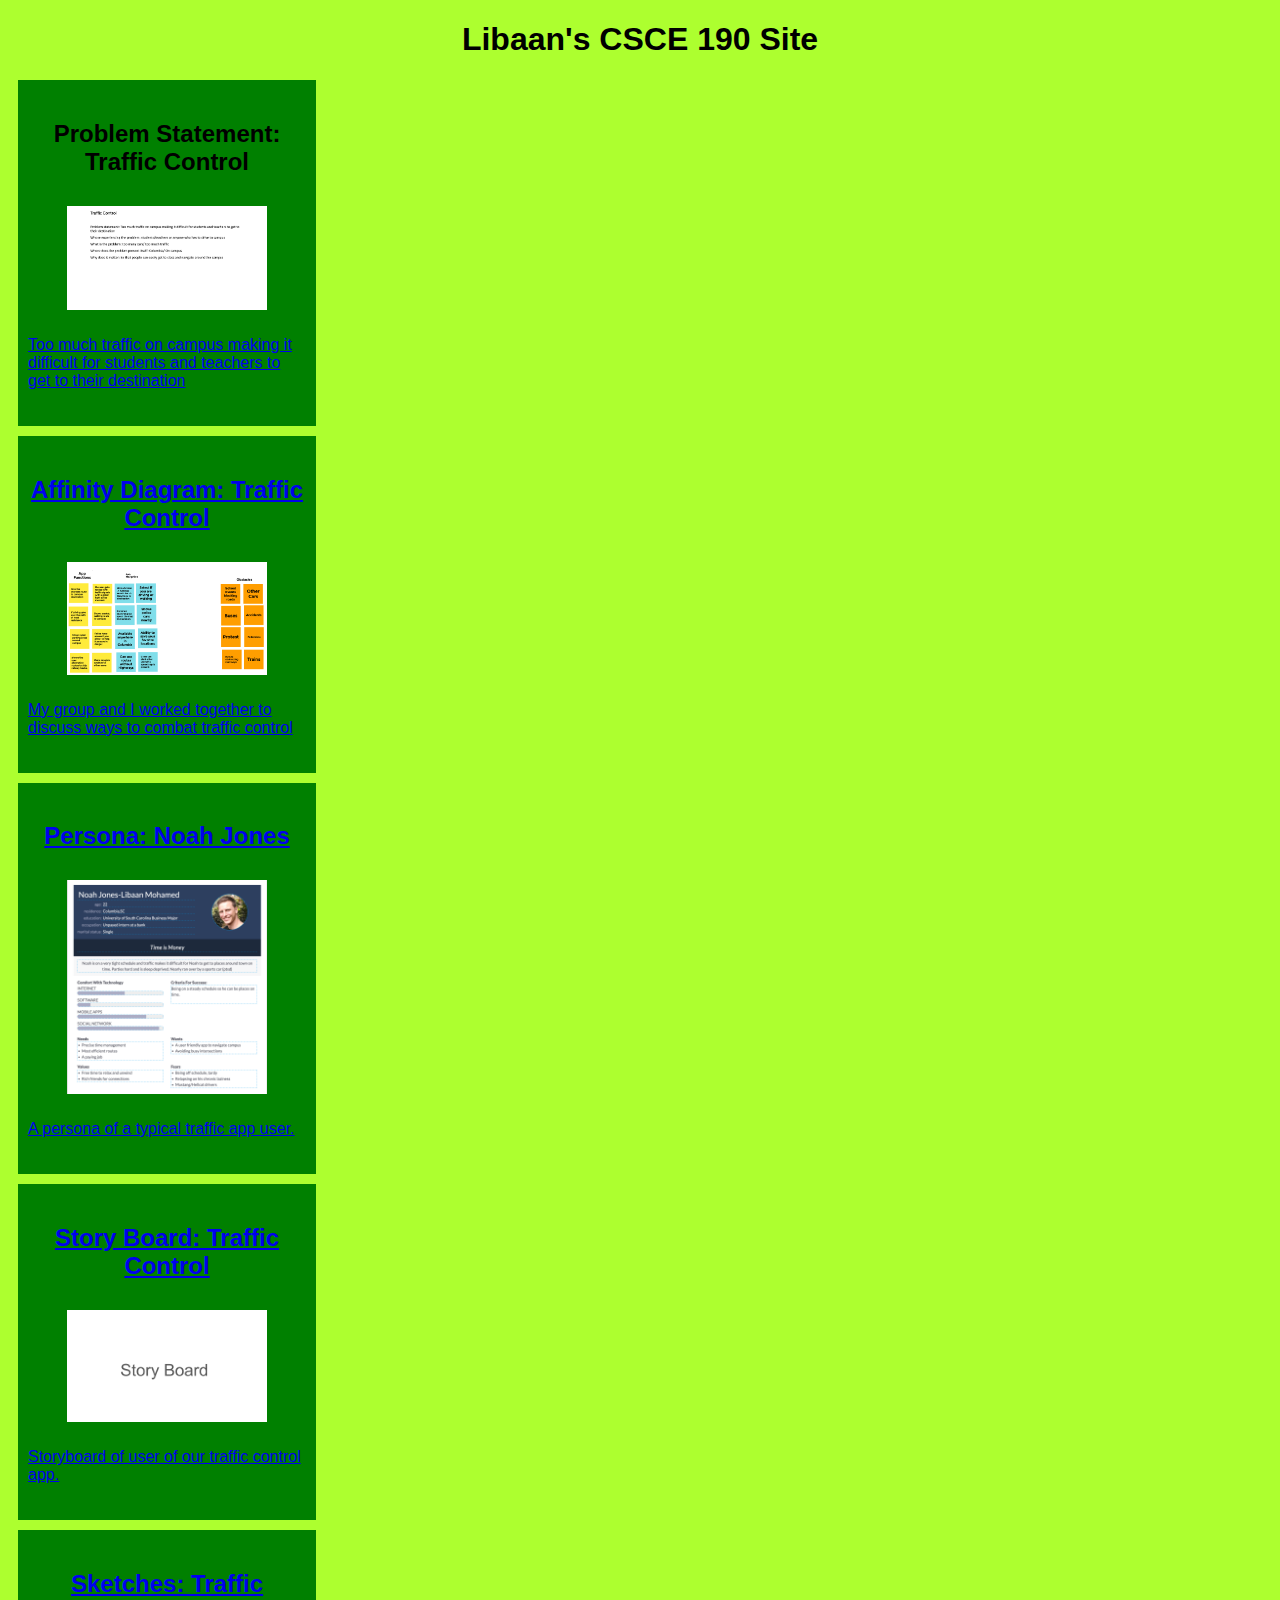
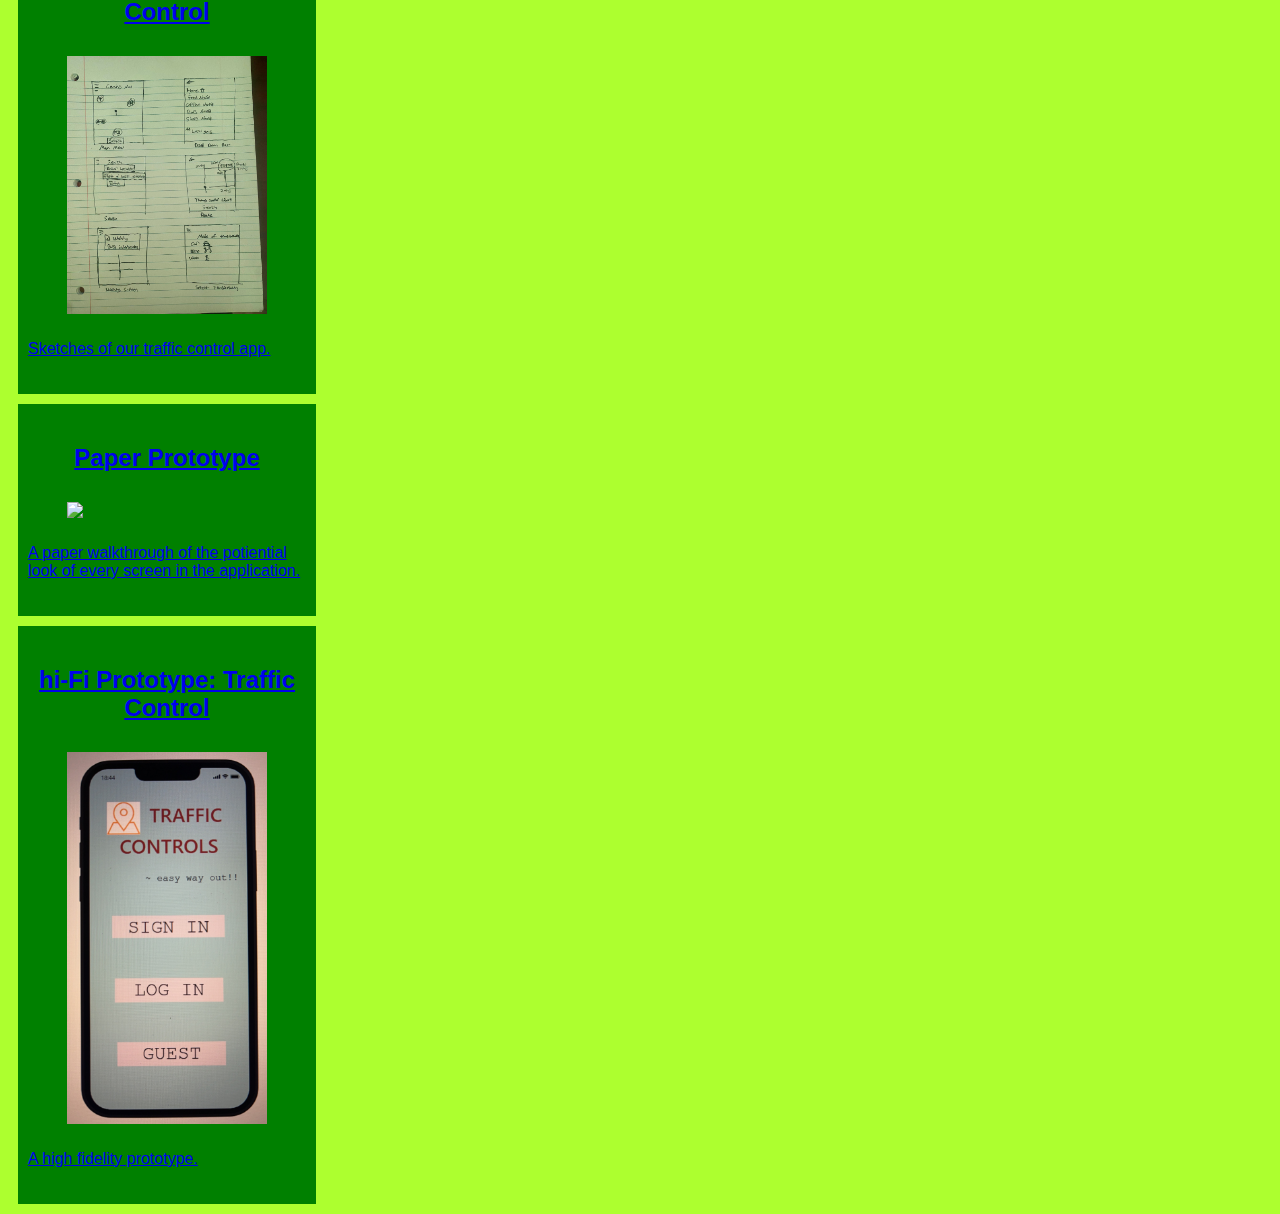
==== index.html @ 3645b078 "Add files via upload" ====
<!DOCTYPE html>
<html> 
<head> 
    <title> CSCE 190 Libaan</title>
</head>
<body>
    <h1>Libaan's CSCE 190 Site</h1>
    <link rel="stylesheet" href="styles.css">  
    <div class="assignments">
        <section class= "assignment">
        <h2>Problem Statement: Traffic Control </h2>
            <a href="Files/CSCE190ProblemStatement.pdf"><img src="Images/CSCE190ProblemStatement.png">
            <p> 
                Too much traffic on campus making it difficult for students and teachers to get to
    their destination
            </p> 
        </section>
        <section class= "assignment">
            <a href="Files/AffinityDiagram.pdf"> 
                <h2>Affinity Diagram: Traffic Control </h2>
            <a href="Files/AffinityDiagram.pdf"><img src="Images/AffinityDiagram.png">
            <p> 
                My group and I worked together to discuss ways to combat traffic control
            </p> 
        </section>
        <section class= "assignment">
            <a href="Files/persona.pdf"> 
                <h2>Persona: Noah Jones </h2>
            <a href="Files/persona.pdf"><img src="Images/persona.png">
            <p> 
                A persona of a typical traffic app user.
            </p> 
        </section>
        <section class= "assignment">
            <a href="Files/storyboard.pdf"> 
                <h2>Story Board: Traffic Control </h2>
            <a href="Files/storyboard.pdf"><img src="Images/storyboard.png">
            <p> 
                Storyboard of user of our traffic control app.
            </p> 
        </section>
        <section class= "assignment">
            <a href="Files/sketches.pdf"> 
                <h2>Sketches: Traffic Control </h2>
            <a href="Files/sketches.pdf"><img src="Images/sketches.jpg">
            <p> 
                Sketches of our traffic control app.
            </p> 
        </section>
        <section class= "assignment">
            <a href="https://youtu.be/oGvokFF52V0"> 
                <h2>Paper Prototype </h2>
            <a href="https://youtu.be/oGvokFF52V0"><img src="Images/paper-prototype.png">
            <p> 
                A paper walkthrough of the potiential look of every screen in the application.
            </p> 
        </section>
        <section class= "assignment">
            <a href="Files/TrafficControlHiFi/src/index.html"> 
                <h2>hi-Fi Prototype: Traffic Control </h2>
            <a href="Files/TrafficControlHiFi/src/index.html"><img src="Images/hifi.JPG">
            <p> 
                A high fidelity prototype.
            </p> 
        </section>
    </div>
<body>
</html>
---- styles.css ----
body {
    background:greenyellow;
    font-family: Arial, Helvetica, sans-serif;
}
.assingments{
    display: flex;
    flex-wrap: wrap;
}
.assignment{
    width: 22%;
    padding: 10px;
    margin: 10px;
    padding: 20px 10px;
    background: green;
}
.assignment img{
    width: 200px;
    padding: 10px;
    margin: 10px;
    display: block;
    margin: auto;
}
.assignment href{
    width: 200px;
    padding: 10px;
    margin: 10px;
}
h1{
    color:black;
    text-align:center;
}
h2{
    text-align: center;
}
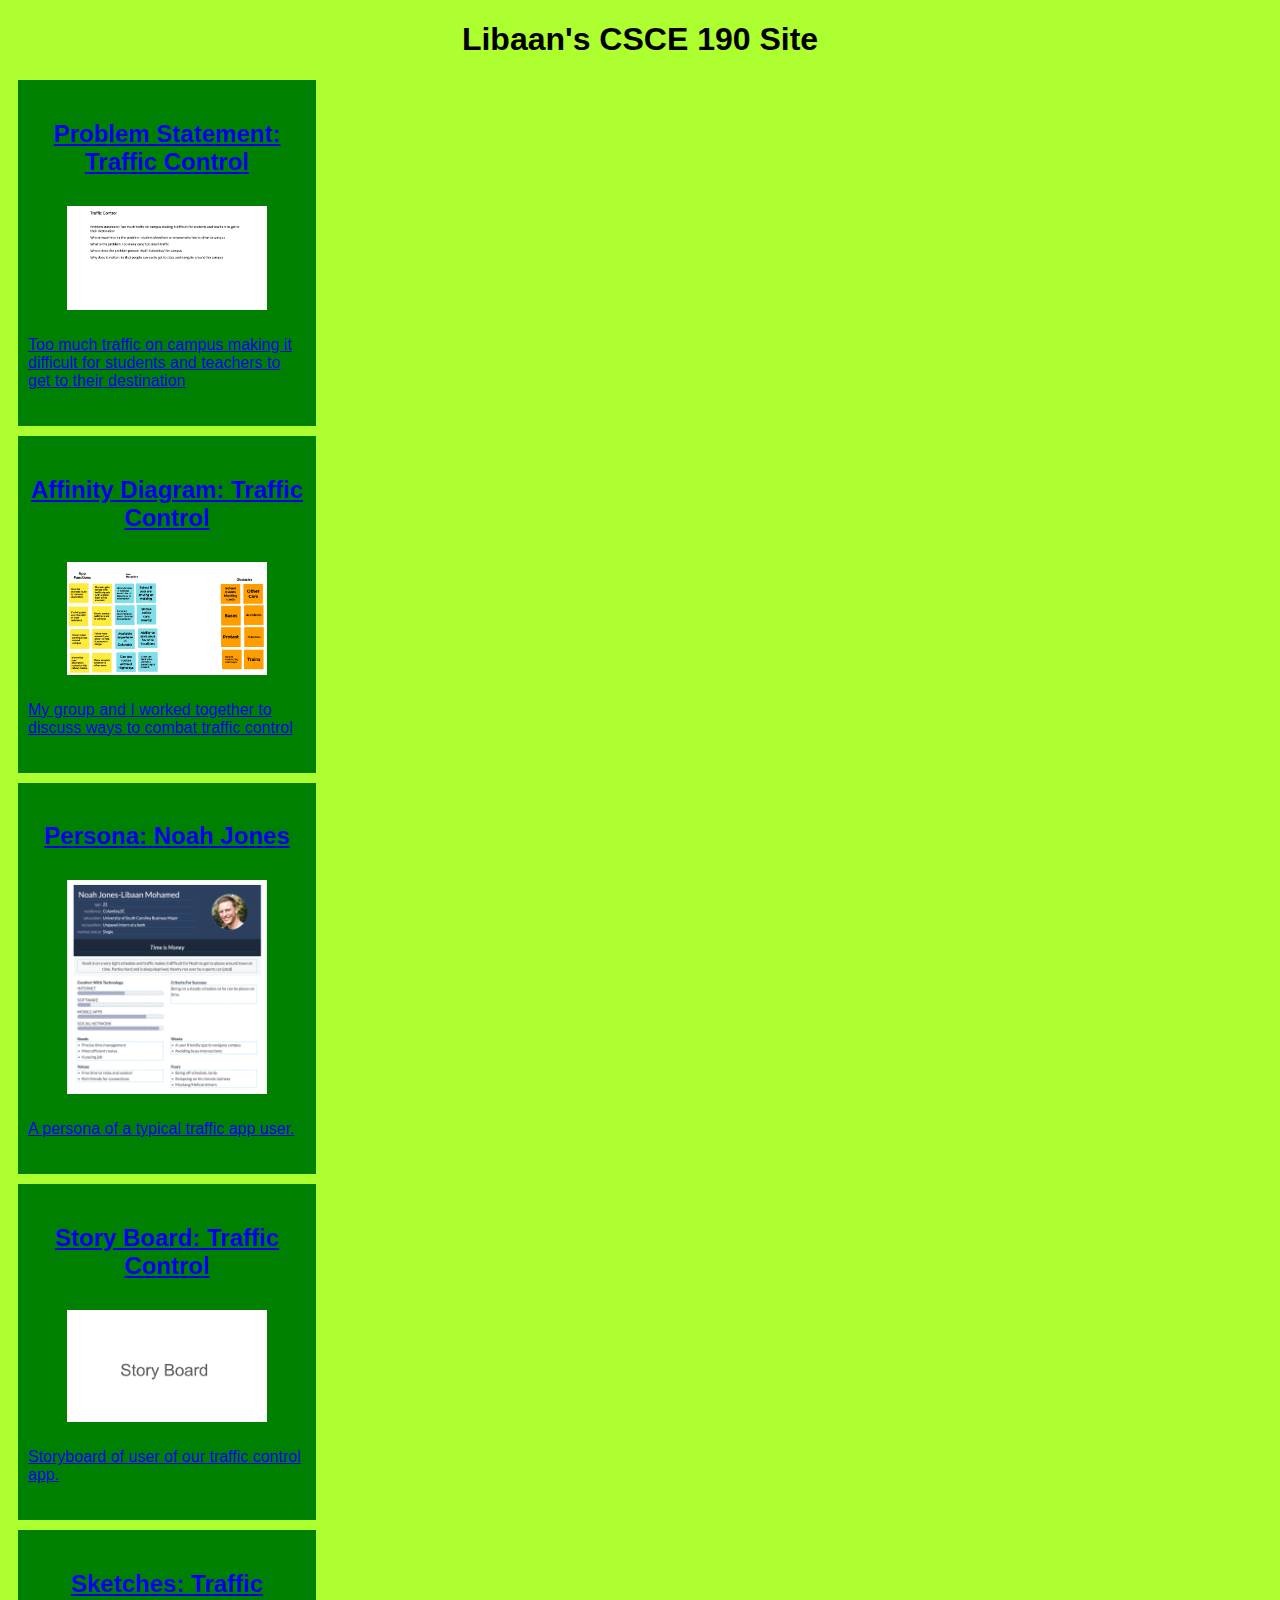
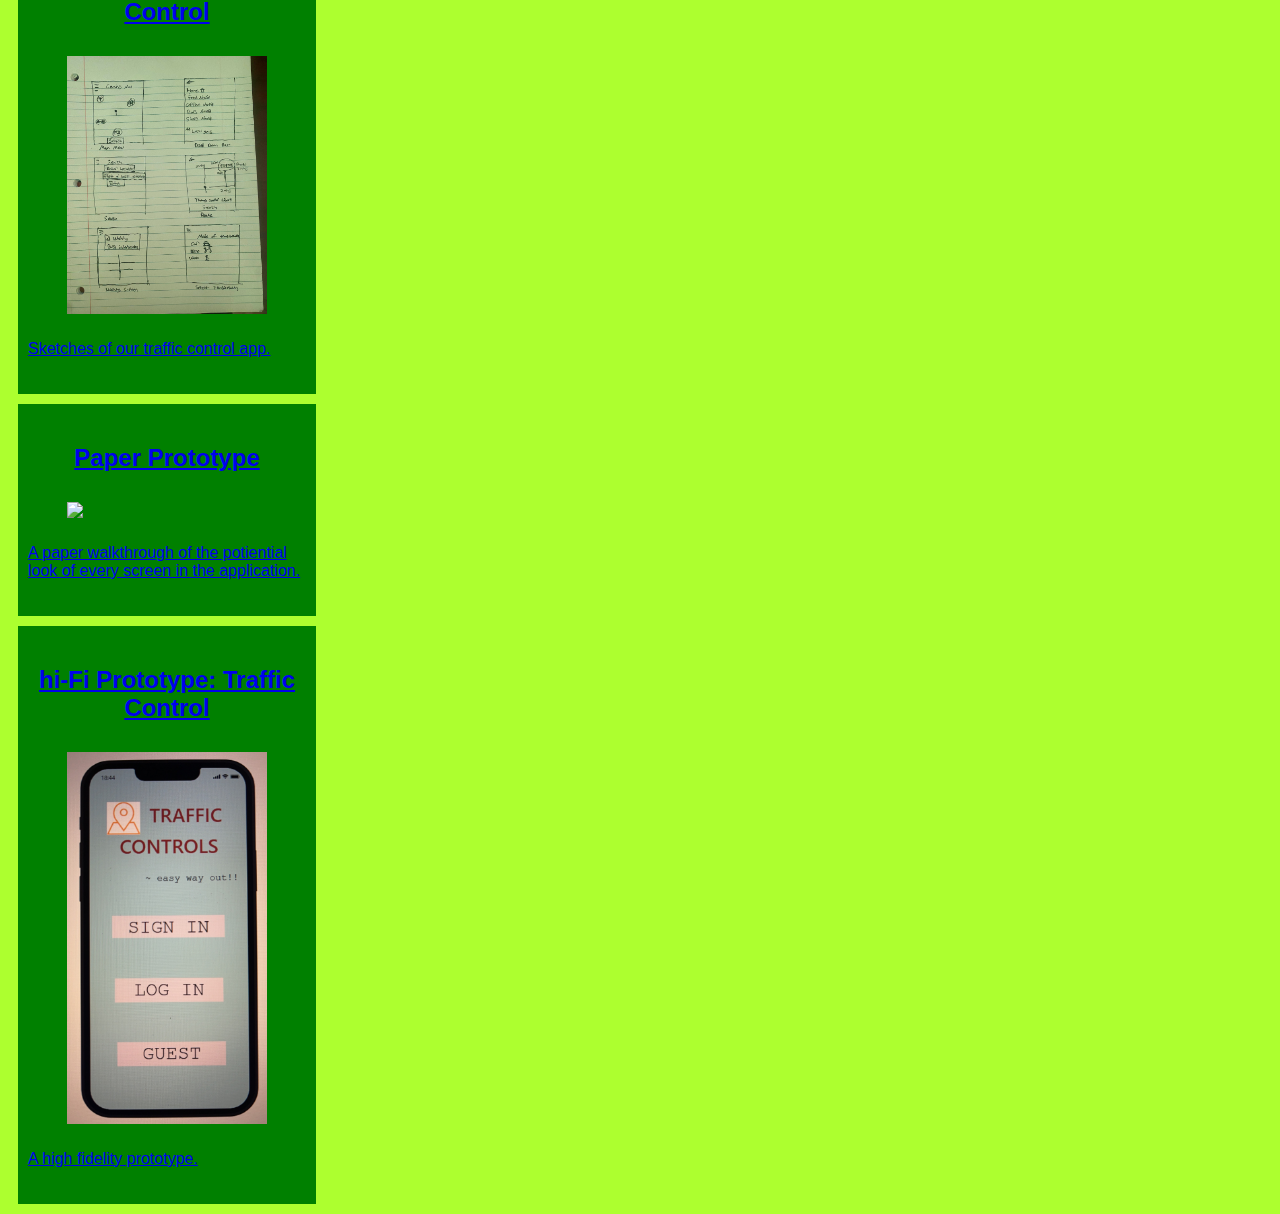
==== commit 86adbb45: "Add files via upload" ====
--- a/index.html
+++ b/index.html
@@ -8,6 +8,7 @@
     <link rel="stylesheet" href="styles.css">  
     <div class="assignments">
         <section class= "assignment">
+            <a href="Files/CSCE190ProblemStatement.pdf"> 
         <h2>Problem Statement: Traffic Control </h2>
             <a href="Files/CSCE190ProblemStatement.pdf"><img src="Images/CSCE190ProblemStatement.png">
             <p> 
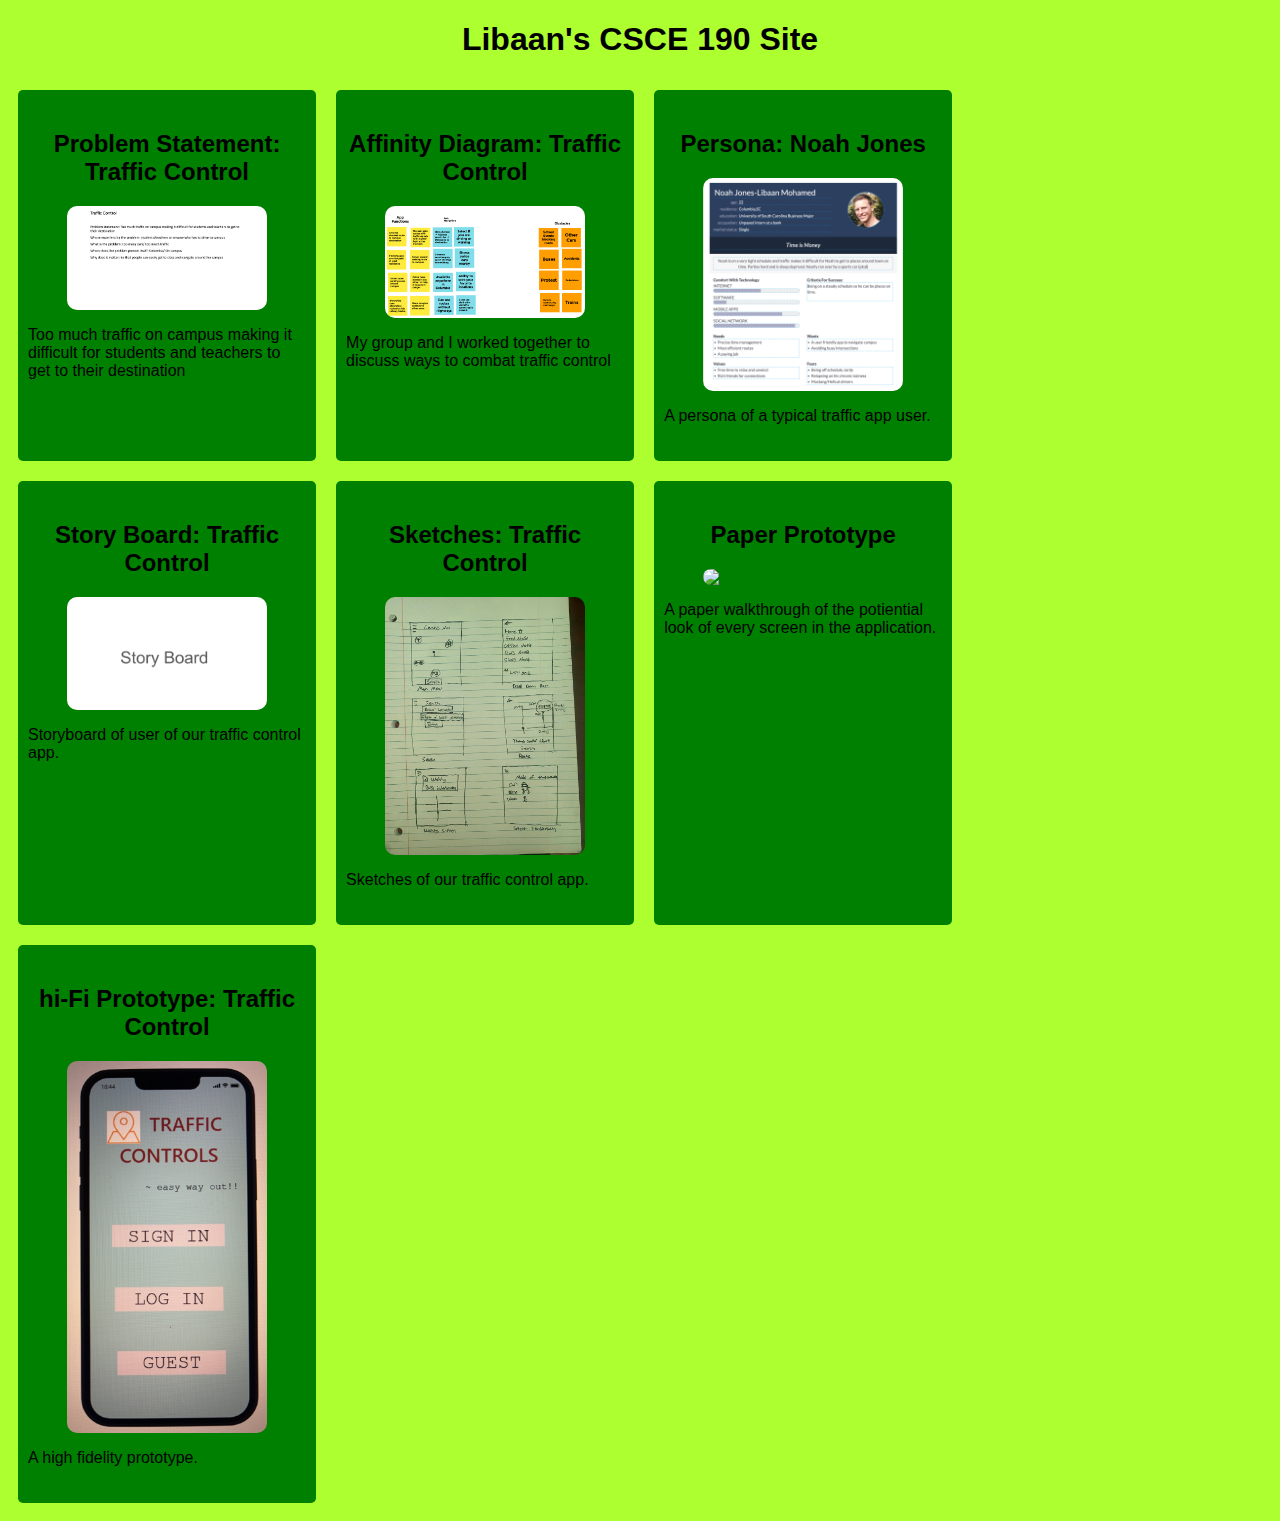
==== commit 1afc1ec8: "Add files via upload" ====
--- a/index.html
+++ b/index.html
@@ -10,7 +10,9 @@
         <section class= "assignment">
             <a href="Files/CSCE190ProblemStatement.pdf"> 
         <h2>Problem Statement: Traffic Control </h2>
-            <a href="Files/CSCE190ProblemStatement.pdf"><img src="Images/CSCE190ProblemStatement.png">
+            <a href="Files/CSCE190ProblemStatement.pdf">
+            <img src="Images/CSCE190ProblemStatement.png">
+            </a>
             <p> 
                 Too much traffic on campus making it difficult for students and teachers to get to
     their destination
@@ -19,7 +21,9 @@
         <section class= "assignment">
             <a href="Files/AffinityDiagram.pdf"> 
                 <h2>Affinity Diagram: Traffic Control </h2>
-            <a href="Files/AffinityDiagram.pdf"><img src="Images/AffinityDiagram.png">
+            <a href="Files/AffinityDiagram.pdf">
+            <img src="Images/AffinityDiagram.png">
+        </a>
             <p> 
                 My group and I worked together to discuss ways to combat traffic control
             </p> 
@@ -27,7 +31,9 @@
         <section class= "assignment">
             <a href="Files/persona.pdf"> 
                 <h2>Persona: Noah Jones </h2>
-            <a href="Files/persona.pdf"><img src="Images/persona.png">
+            <a href="Files/persona.pdf">
+            <img src="Images/persona.png">
+        </a>
             <p> 
                 A persona of a typical traffic app user.
             </p> 
@@ -35,7 +41,9 @@
         <section class= "assignment">
             <a href="Files/storyboard.pdf"> 
                 <h2>Story Board: Traffic Control </h2>
-            <a href="Files/storyboard.pdf"><img src="Images/storyboard.png">
+            <a href="Files/storyboard.pdf">
+            <img src="Images/storyboard.png">
+        </a>
             <p> 
                 Storyboard of user of our traffic control app.
             </p> 
@@ -43,7 +51,9 @@
         <section class= "assignment">
             <a href="Files/sketches.pdf"> 
                 <h2>Sketches: Traffic Control </h2>
-            <a href="Files/sketches.pdf"><img src="Images/sketches.jpg">
+            <a href="Files/sketches.pdf">
+            <img src="Images/sketches.jpg">
+        </a>
             <p> 
                 Sketches of our traffic control app.
             </p> 
@@ -51,7 +61,9 @@
         <section class= "assignment">
             <a href="https://youtu.be/oGvokFF52V0"> 
                 <h2>Paper Prototype </h2>
-            <a href="https://youtu.be/oGvokFF52V0"><img src="Images/paper-prototype.png">
+            <a href="https://youtu.be/oGvokFF52V0">
+            <img src="Images/paper-prototype.png">
+        </a>
             <p> 
                 A paper walkthrough of the potiential look of every screen in the application.
             </p> 
@@ -59,7 +71,9 @@
         <section class= "assignment">
             <a href="Files/TrafficControlHiFi/src/index.html"> 
                 <h2>hi-Fi Prototype: Traffic Control </h2>
-            <a href="Files/TrafficControlHiFi/src/index.html"><img src="Images/hifi.JPG">
+            <a href="Files/TrafficControlHiFi/src/index.html">
+            <img src="Images/hifi.JPG">
+        </a>
             <p> 
                 A high fidelity prototype.
             </p> 
--- a/styles.css
+++ b/styles.css
@@ -2,7 +2,7 @@
     background:greenyellow;
     font-family: Arial, Helvetica, sans-serif;
 }
-.assingments{
+.assignments{
     display: flex;
     flex-wrap: wrap;
 }
@@ -12,13 +12,18 @@
     margin: 10px;
     padding: 20px 10px;
     background: green;
+    border-radius: 5px;
 }
 .assignment img{
     width: 200px;
-    padding: 10px;
     margin: 10px;
+    border: 4px lightgray;
+    border-radius: 10px;
     display: block;
     margin: auto;
+}
+.assignment img:hover{
+border: 4px darkred
 }
 .assignment href{
     width: 200px;
@@ -29,6 +34,16 @@
     color:black;
     text-align:center;
 }
+h1:hover{
+    color:cyan
+}
 h2{
     text-align: center;
+}
+a{
+    text-decoration: none;
+    color: black;
+}
+a:hover{
+    color: cyan;
 }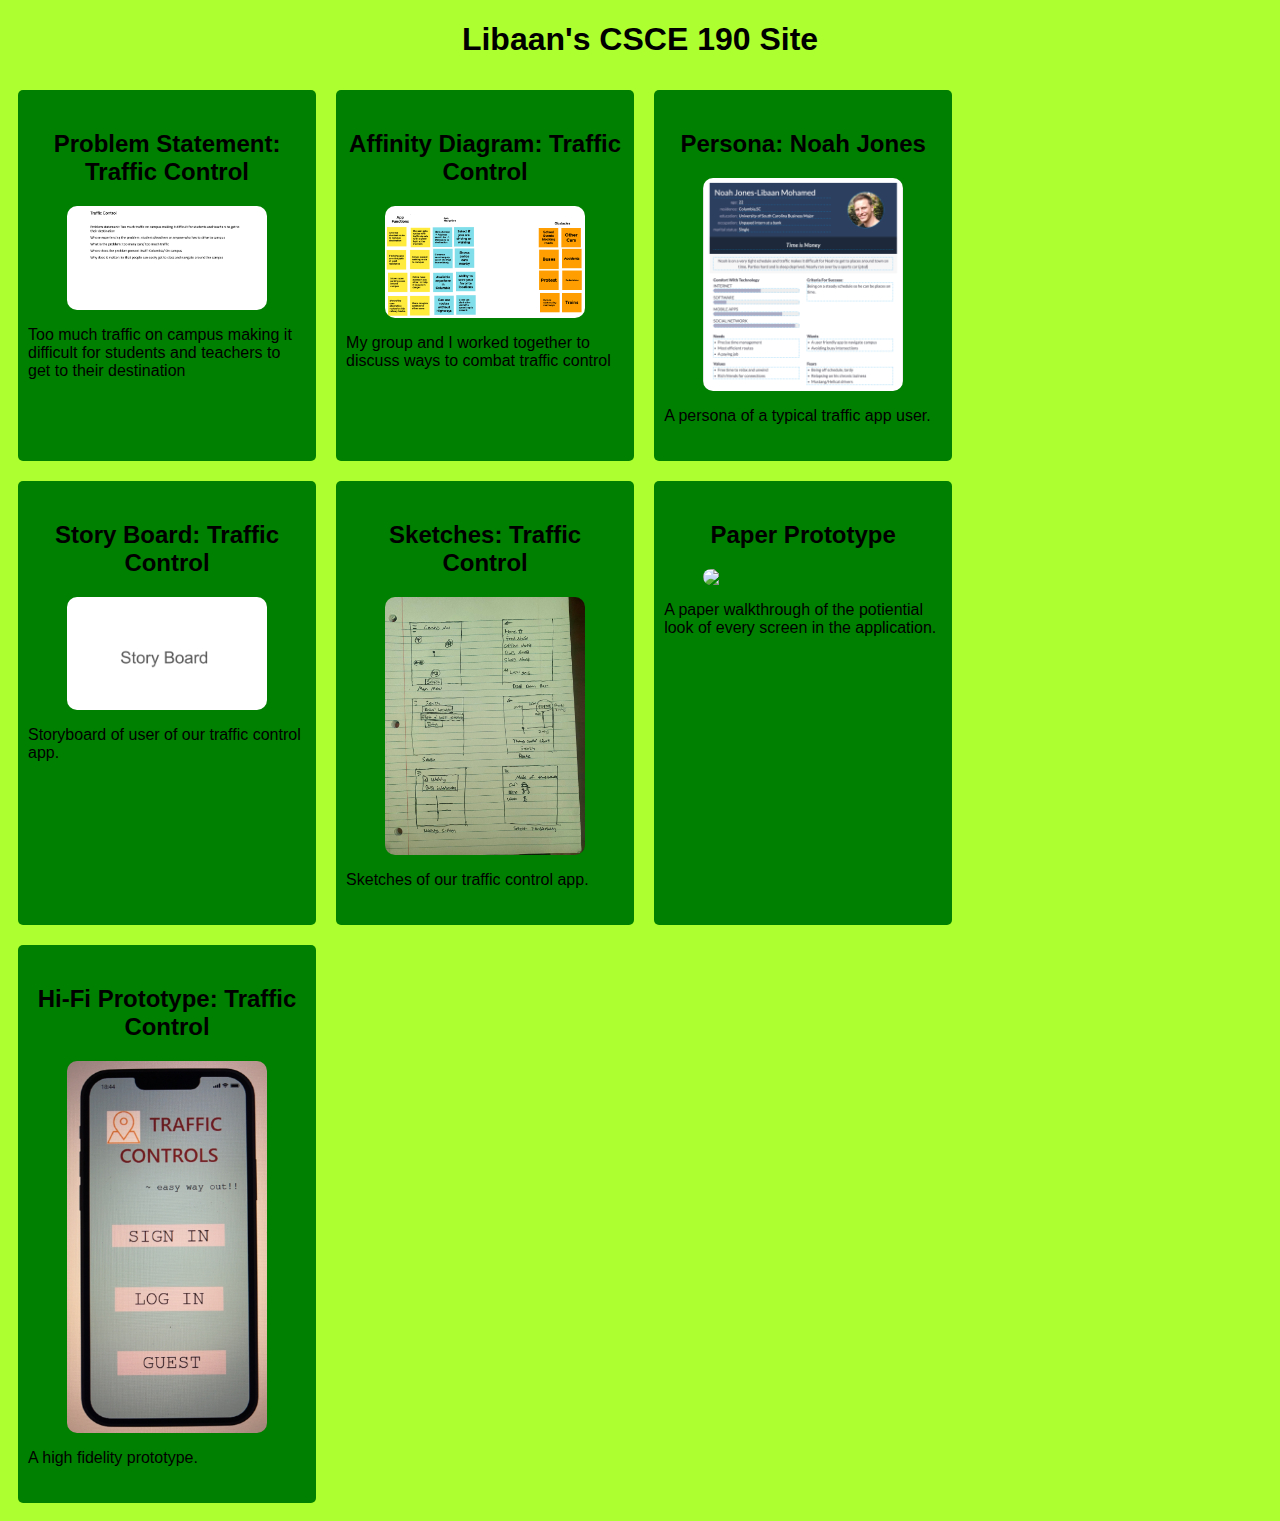
==== commit 937d88af: "Add files via upload" ====
--- a/index.html
+++ b/index.html
@@ -10,6 +10,7 @@
         <section class= "assignment">
             <a href="Files/CSCE190ProblemStatement.pdf"> 
         <h2>Problem Statement: Traffic Control </h2>
+    </a>
             <a href="Files/CSCE190ProblemStatement.pdf">
             <img src="Images/CSCE190ProblemStatement.png">
             </a>
@@ -21,6 +22,7 @@
         <section class= "assignment">
             <a href="Files/AffinityDiagram.pdf"> 
                 <h2>Affinity Diagram: Traffic Control </h2>
+            </a>
             <a href="Files/AffinityDiagram.pdf">
             <img src="Images/AffinityDiagram.png">
         </a>
@@ -31,6 +33,7 @@
         <section class= "assignment">
             <a href="Files/persona.pdf"> 
                 <h2>Persona: Noah Jones </h2>
+            </a>
             <a href="Files/persona.pdf">
             <img src="Images/persona.png">
         </a>
@@ -51,6 +54,7 @@
         <section class= "assignment">
             <a href="Files/sketches.pdf"> 
                 <h2>Sketches: Traffic Control </h2>
+            </a>
             <a href="Files/sketches.pdf">
             <img src="Images/sketches.jpg">
         </a>
@@ -61,6 +65,7 @@
         <section class= "assignment">
             <a href="https://youtu.be/oGvokFF52V0"> 
                 <h2>Paper Prototype </h2>
+            </a>
             <a href="https://youtu.be/oGvokFF52V0">
             <img src="Images/paper-prototype.png">
         </a>
@@ -70,7 +75,8 @@
         </section>
         <section class= "assignment">
             <a href="Files/TrafficControlHiFi/src/index.html"> 
-                <h2>hi-Fi Prototype: Traffic Control </h2>
+                <h2>Hi-Fi Prototype: Traffic Control </h2>
+            </a>
             <a href="Files/TrafficControlHiFi/src/index.html">
             <img src="Images/hifi.JPG">
         </a>
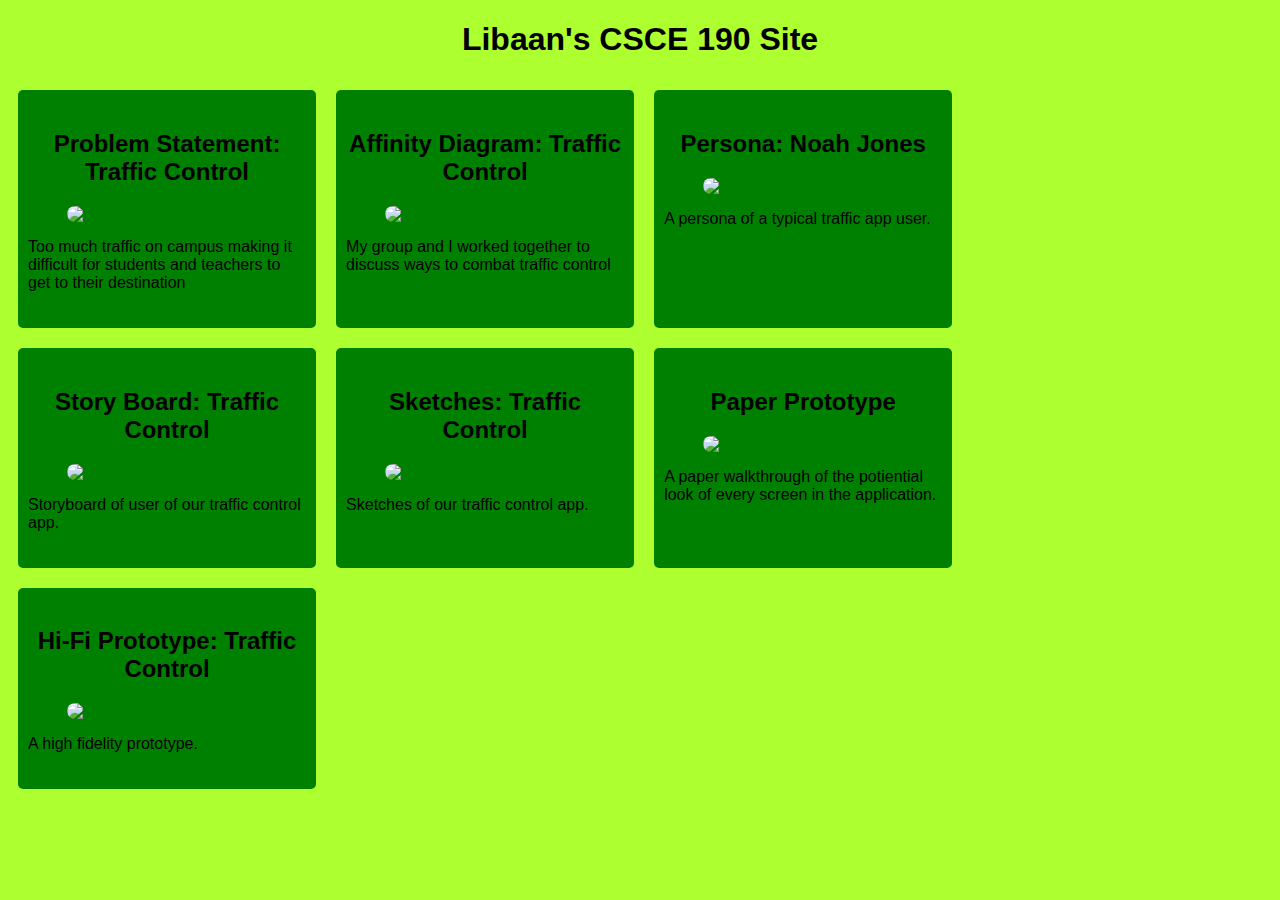
==== commit f683c7f8: "Add files via upload" ====
--- a/index.html
+++ b/index.html
@@ -12,7 +12,7 @@
         <h2>Problem Statement: Traffic Control </h2>
     </a>
             <a href="Files/CSCE190ProblemStatement.pdf">
-            <img src="Images/CSCE190ProblemStatement.png">
+            <img src="images/CSCE190ProblemStatement.png">
             </a>
             <p> 
                 Too much traffic on campus making it difficult for students and teachers to get to
@@ -24,7 +24,7 @@
                 <h2>Affinity Diagram: Traffic Control </h2>
             </a>
             <a href="Files/AffinityDiagram.pdf">
-            <img src="Images/AffinityDiagram.png">
+            <img src="images/AffinityDiagram.png">
         </a>
             <p> 
                 My group and I worked together to discuss ways to combat traffic control
@@ -35,7 +35,7 @@
                 <h2>Persona: Noah Jones </h2>
             </a>
             <a href="Files/persona.pdf">
-            <img src="Images/persona.png">
+            <img src="images/persona.png">
         </a>
             <p> 
                 A persona of a typical traffic app user.
@@ -45,7 +45,7 @@
             <a href="Files/storyboard.pdf"> 
                 <h2>Story Board: Traffic Control </h2>
             <a href="Files/storyboard.pdf">
-            <img src="Images/storyboard.png">
+            <img src="images/storyboard.png">
         </a>
             <p> 
                 Storyboard of user of our traffic control app.
@@ -56,7 +56,7 @@
                 <h2>Sketches: Traffic Control </h2>
             </a>
             <a href="Files/sketches.pdf">
-            <img src="Images/sketches.jpg">
+            <img src="images/sketches.jpg">
         </a>
             <p> 
                 Sketches of our traffic control app.
@@ -67,7 +67,7 @@
                 <h2>Paper Prototype </h2>
             </a>
             <a href="https://youtu.be/oGvokFF52V0">
-            <img src="Images/paper-prototype.png">
+            <img src="images/paper-prototype.png">
         </a>
             <p> 
                 A paper walkthrough of the potiential look of every screen in the application.
@@ -78,7 +78,7 @@
                 <h2>Hi-Fi Prototype: Traffic Control </h2>
             </a>
             <a href="Files/TrafficControlHiFi/src/index.html">
-            <img src="Images/hifi.JPG">
+            <img src="images/hifi.JPG">
         </a>
             <p> 
                 A high fidelity prototype.
--- a/styles.css
+++ b/styles.css
@@ -25,11 +25,6 @@
 .assignment img:hover{
 border: 4px darkred
 }
-.assignment href{
-    width: 200px;
-    padding: 10px;
-    margin: 10px;
-}
 h1{
     color:black;
     text-align:center;
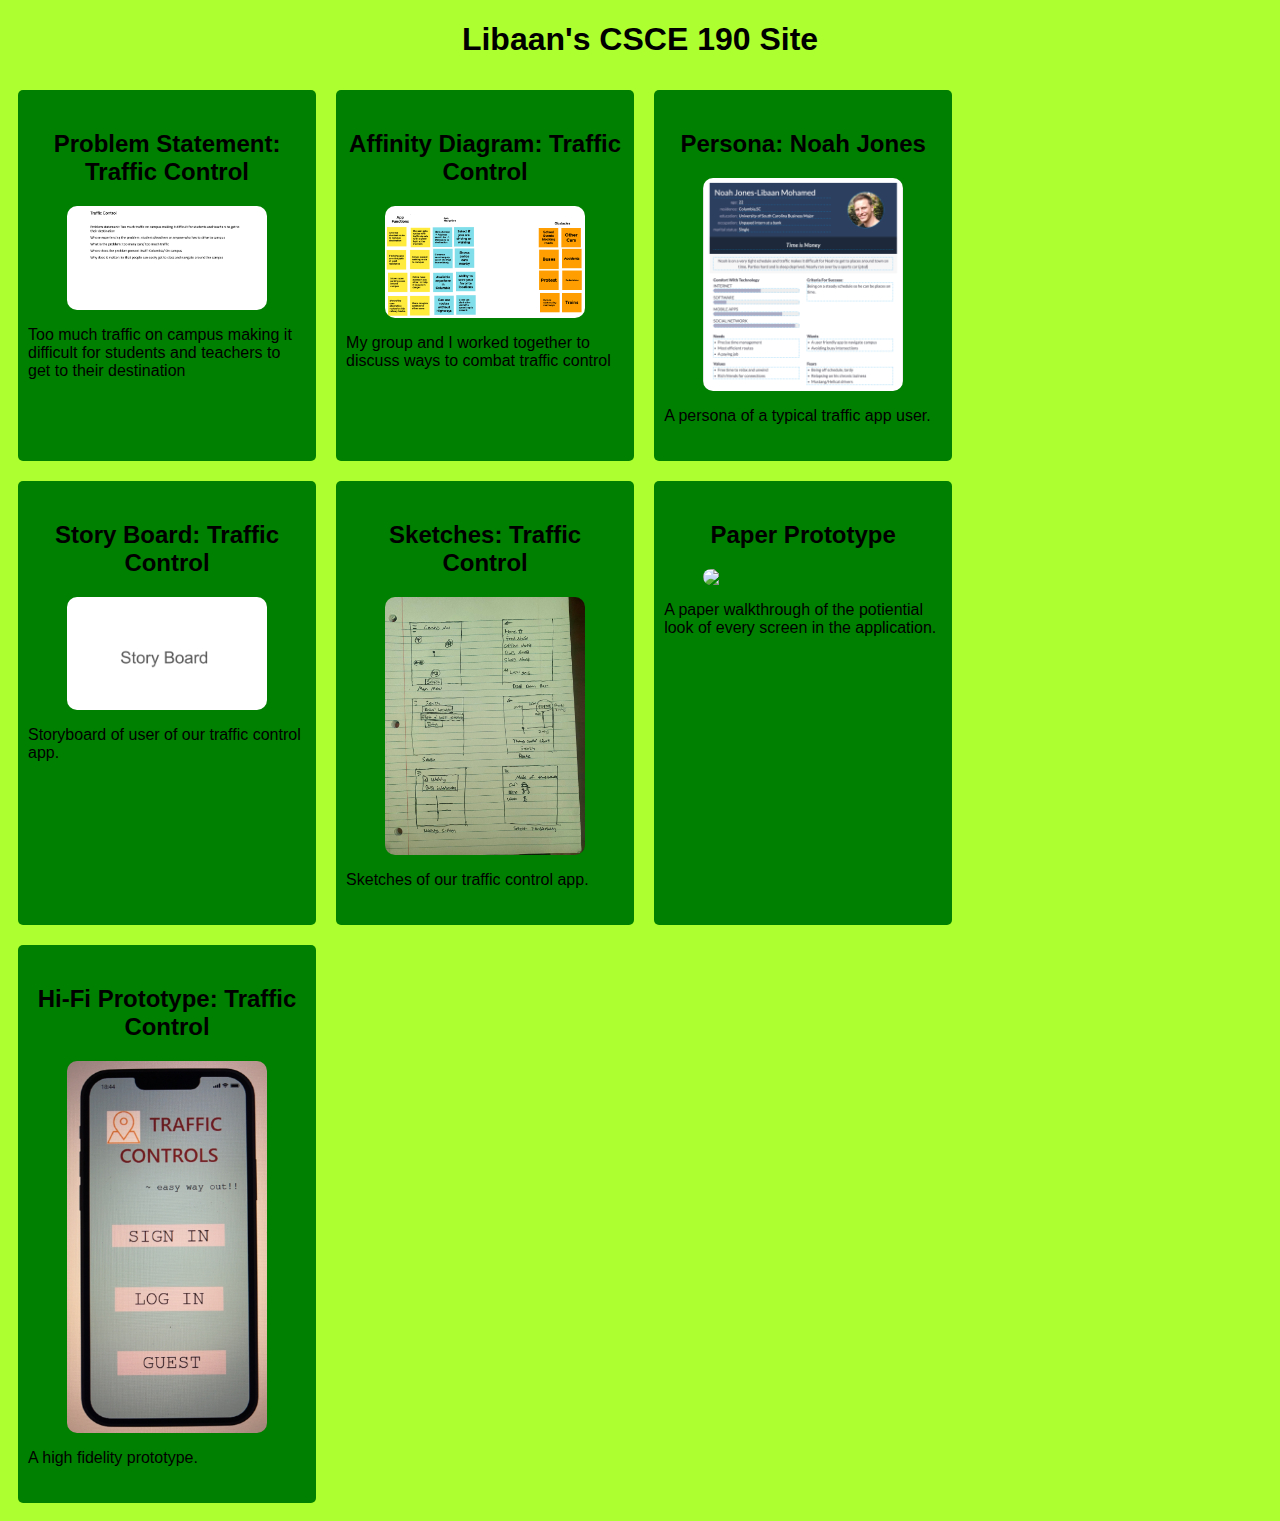
==== commit 203473f0: "Add files via upload" ====
--- a/index.html
+++ b/index.html
@@ -8,11 +8,11 @@
     <link rel="stylesheet" href="styles.css">  
     <div class="assignments">
         <section class= "assignment">
-            <a href="Files/CSCE190ProblemStatement.pdf"> 
+            <a href="files/CSCE190ProblemStatement.pdf"> 
         <h2>Problem Statement: Traffic Control </h2>
     </a>
-            <a href="Files/CSCE190ProblemStatement.pdf">
-            <img src="images/CSCE190ProblemStatement.png">
+            <a href="files/CSCE190ProblemStatement.pdf">
+                <img src="images/CSCE190ProblemStatement.png">
             </a>
             <p> 
                 Too much traffic on campus making it difficult for students and teachers to get to
@@ -20,43 +20,43 @@
             </p> 
         </section>
         <section class= "assignment">
-            <a href="Files/AffinityDiagram.pdf"> 
+            <a href="files/AffinityDiagram.pdf"> 
                 <h2>Affinity Diagram: Traffic Control </h2>
             </a>
-            <a href="Files/AffinityDiagram.pdf">
-            <img src="images/AffinityDiagram.png">
+            <a href="files/AffinityDiagram.pdf">
+                <img src="images/AffinityDiagram.png">
         </a>
             <p> 
                 My group and I worked together to discuss ways to combat traffic control
             </p> 
         </section>
         <section class= "assignment">
-            <a href="Files/persona.pdf"> 
+            <a href="files/persona.pdf"> 
                 <h2>Persona: Noah Jones </h2>
             </a>
-            <a href="Files/persona.pdf">
-            <img src="images/persona.png">
+            <a href="files/persona.pdf">
+                <img src="images/persona.png">
         </a>
             <p> 
                 A persona of a typical traffic app user.
             </p> 
         </section>
         <section class= "assignment">
-            <a href="Files/storyboard.pdf"> 
+            <a href="files/storyboard.pdf"> 
                 <h2>Story Board: Traffic Control </h2>
-            <a href="Files/storyboard.pdf">
-            <img src="images/storyboard.png">
+            <a href="files/storyboard.pdf">
+                <img src="images/storyboard.png">
         </a>
             <p> 
                 Storyboard of user of our traffic control app.
             </p> 
         </section>
         <section class= "assignment">
-            <a href="Files/sketches.pdf"> 
+            <a href="files/sketches.pdf"> 
                 <h2>Sketches: Traffic Control </h2>
             </a>
-            <a href="Files/sketches.pdf">
-            <img src="images/sketches.jpg">
+            <a href="files/sketches.pdf">
+                <img src="images/sketches.jpg">
         </a>
             <p> 
                 Sketches of our traffic control app.
@@ -67,18 +67,18 @@
                 <h2>Paper Prototype </h2>
             </a>
             <a href="https://youtu.be/oGvokFF52V0">
-            <img src="images/paper-prototype.png">
+                <img src="images/paper-prototype.png">
         </a>
             <p> 
                 A paper walkthrough of the potiential look of every screen in the application.
             </p> 
         </section>
         <section class= "assignment">
-            <a href="Files/TrafficControlHiFi/src/index.html"> 
+            <a href="files/TrafficControlHiFi/src/index.html"> 
                 <h2>Hi-Fi Prototype: Traffic Control </h2>
             </a>
-            <a href="Files/TrafficControlHiFi/src/index.html">
-            <img src="images/hifi.JPG">
+            <a href="files/TrafficControlHiFi/src/index.html">
+                <img src="images/hifi.JPG">
         </a>
             <p> 
                 A high fidelity prototype.
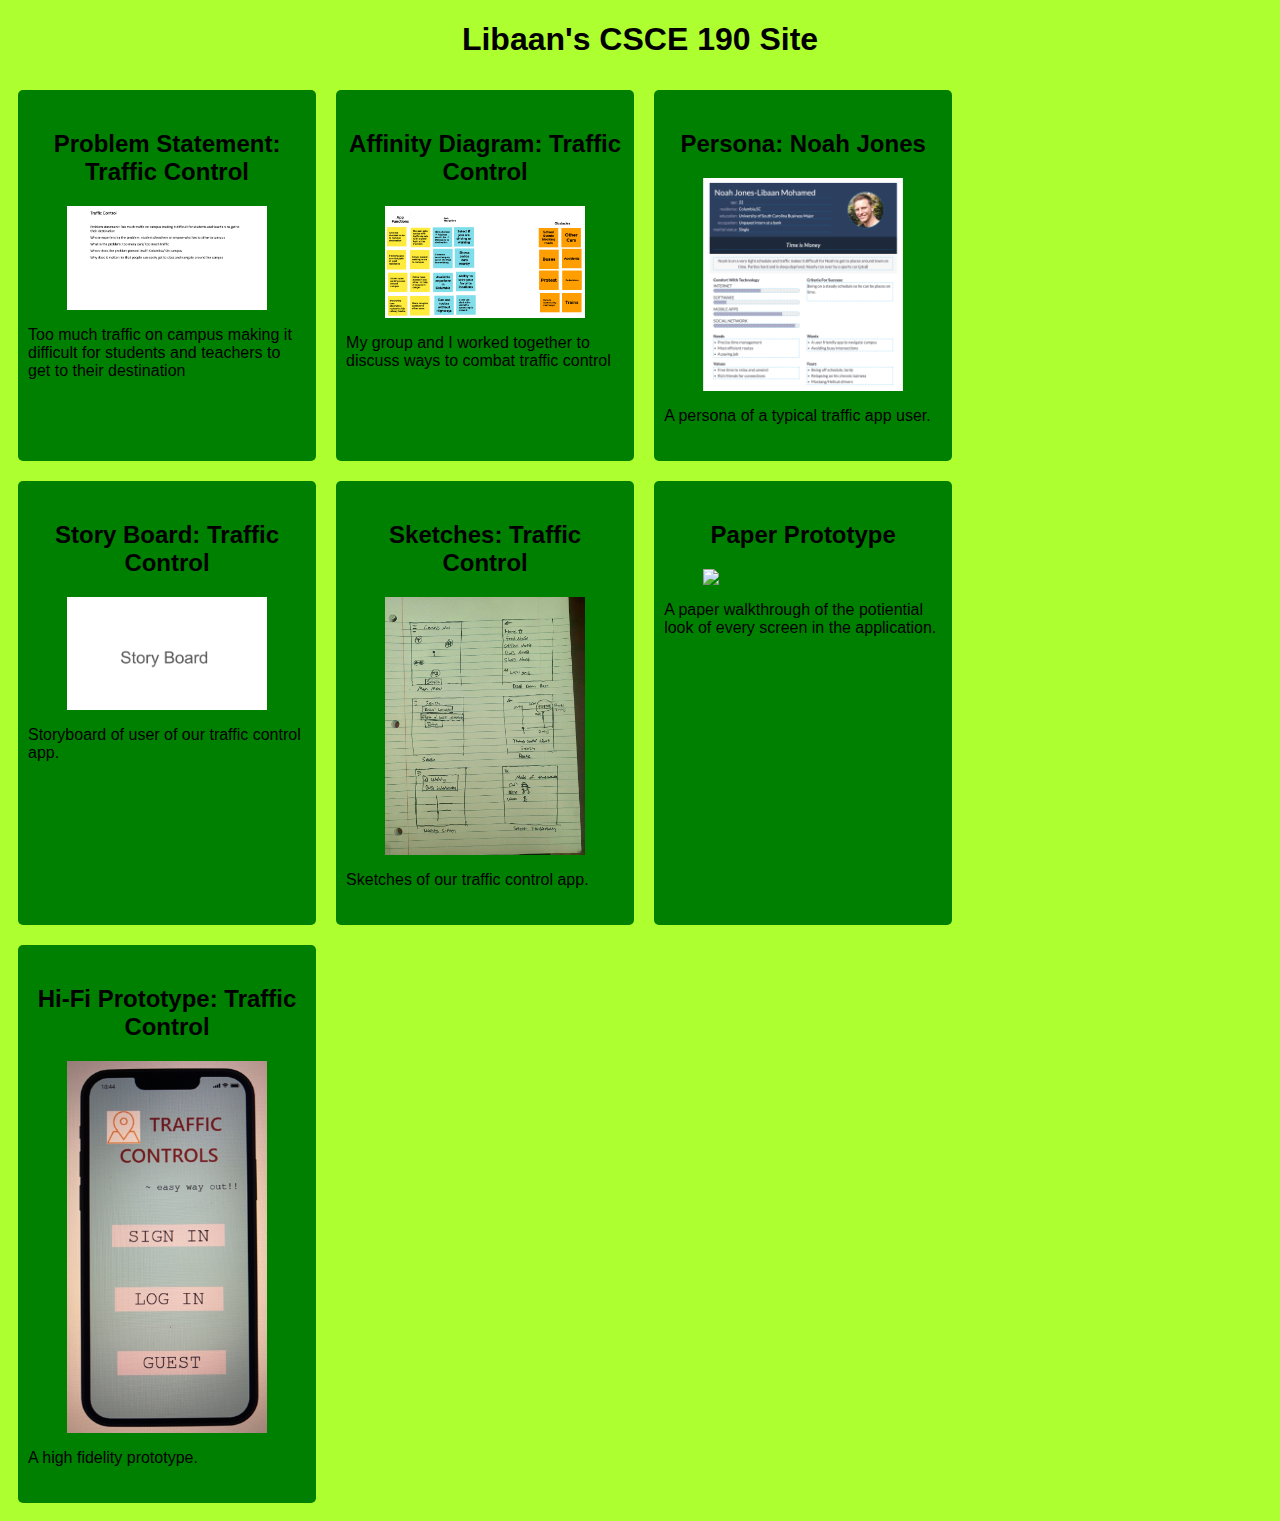
==== commit 0d474f81: "Add files via upload" ====
--- a/index.html
+++ b/index.html
@@ -10,7 +10,7 @@
         <section class= "assignment">
             <a href="files/CSCE190ProblemStatement.pdf"> 
         <h2>Problem Statement: Traffic Control </h2>
-    </a>
+        </a>
             <a href="files/CSCE190ProblemStatement.pdf">
                 <img src="images/CSCE190ProblemStatement.png">
             </a>
@@ -25,7 +25,7 @@
             </a>
             <a href="files/AffinityDiagram.pdf">
                 <img src="images/AffinityDiagram.png">
-        </a>
+            </a>
             <p> 
                 My group and I worked together to discuss ways to combat traffic control
             </p> 
@@ -36,7 +36,7 @@
             </a>
             <a href="files/persona.pdf">
                 <img src="images/persona.png">
-        </a>
+            </a>
             <p> 
                 A persona of a typical traffic app user.
             </p> 
@@ -46,7 +46,7 @@
                 <h2>Story Board: Traffic Control </h2>
             <a href="files/storyboard.pdf">
                 <img src="images/storyboard.png">
-        </a>
+            </a>
             <p> 
                 Storyboard of user of our traffic control app.
             </p> 
@@ -57,7 +57,7 @@
             </a>
             <a href="files/sketches.pdf">
                 <img src="images/sketches.jpg">
-        </a>
+            </a>
             <p> 
                 Sketches of our traffic control app.
             </p> 
@@ -68,7 +68,7 @@
             </a>
             <a href="https://youtu.be/oGvokFF52V0">
                 <img src="images/paper-prototype.png">
-        </a>
+            </a>
             <p> 
                 A paper walkthrough of the potiential look of every screen in the application.
             </p> 
@@ -79,7 +79,7 @@
             </a>
             <a href="files/TrafficControlHiFi/src/index.html">
                 <img src="images/hifi.JPG">
-        </a>
+            </a>
             <p> 
                 A high fidelity prototype.
             </p> 
--- a/styles.css
+++ b/styles.css
@@ -18,7 +18,6 @@
     width: 200px;
     margin: 10px;
     border: 4px lightgray;
-    border-radius: 10px;
     display: block;
     margin: auto;
 }
